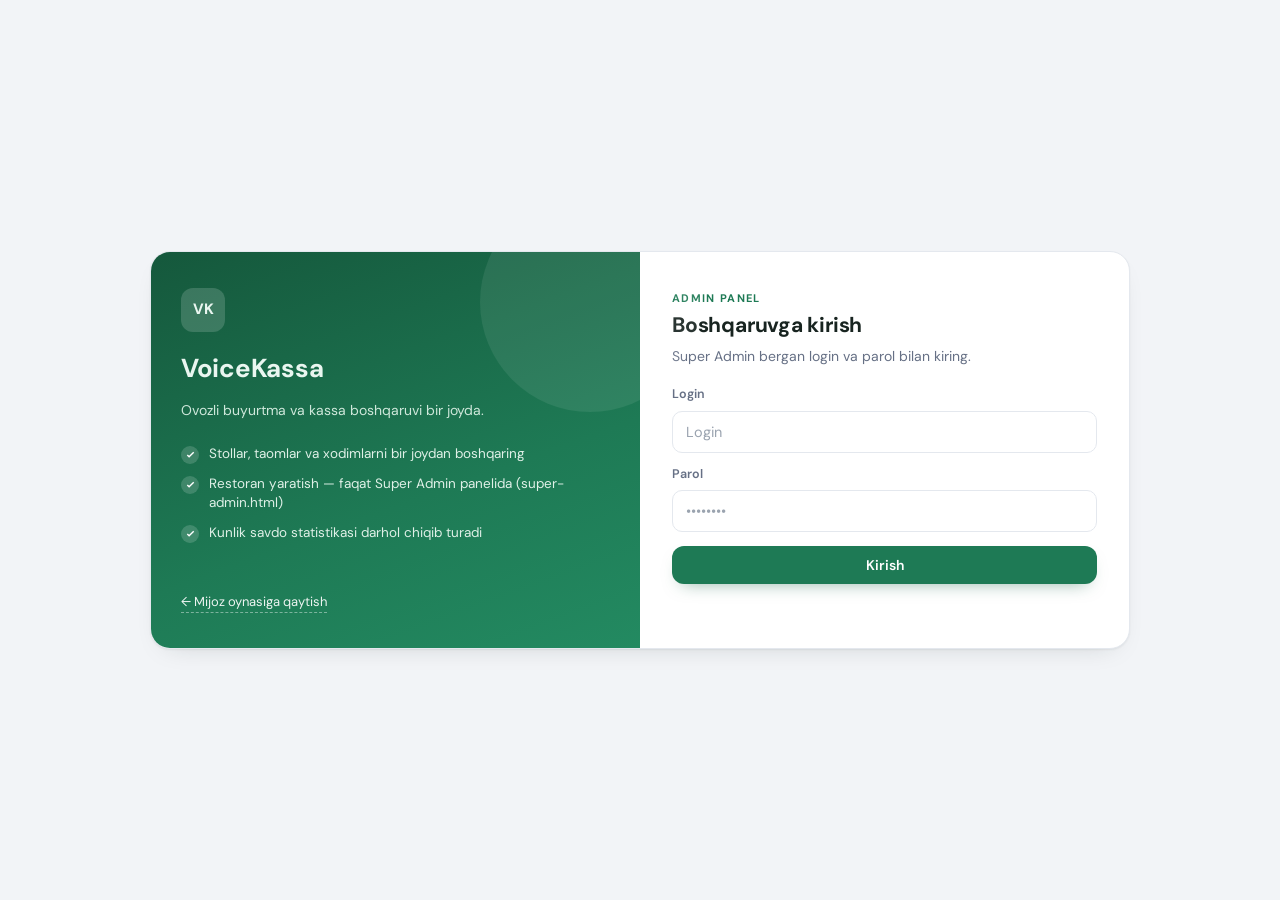
==== frontend/admin.html @ ee171647 "add AI" ====
<!doctype html>
<html lang="uz">
<head>
  <meta charset="UTF-8" />
  <meta name="viewport" content="width=device-width, initial-scale=1.0" />
  <meta name="theme-color" content="#f2f4f7" />
  <title>VoiceKassa | Admin panel</title>
  <link rel="stylesheet" href="admin.css" />
</head>
<body class="app-bg">
<main>
  <!-- ======================= KIRISH EKRANI ======================= -->
  <section id="entry-stage" class="auth-wrap">
    <div class="auth-card">
      <aside class="auth-aside">
        <span class="brand-chip">VK</span>
        <h1>VoiceKassa</h1>
        <p class="tagline">Ovozli buyurtma va kassa boshqaruvi bir joyda.</p>
        <ul class="aside-list">
          <li>Stollar, taomlar va xodimlarni bir joydan boshqaring</li>
          <li>Restoran yaratish — faqat Super Admin panelida (super-admin.html)</li>
          <li>Kunlik savdo statistikasi darhol chiqib turadi</li>
        </ul>
        <div class="aside-foot"><a href="index.html">← Mijoz oynasiga qaytish</a></div>
      </aside>

      <div class="auth-main">
        <span class="step-label">Admin panel</span>
        <h2>Boshqaruvga kirish</h2>
        <p class="lead">Super Admin bergan login va parol bilan kiring.</p>

        <form id="owner-login-form" novalidate>
          <div class="field" style="margin-bottom:12px">
            <label for="login-value">Login</label>
            <input class="ctl" id="login-value" autocomplete="username" placeholder="Login" required />
          </div>
          <div class="field" style="margin-bottom:14px">
            <label for="password-value">Parol</label>
            <input class="ctl" id="password-value" type="password" autocomplete="current-password" placeholder="••••••••" required />
          </div>
          <button class="btn btn-primary btn-block" type="submit">Kirish</button>
          <p class="form-message" id="login-message"></p>
        </form>
      </div>
    </div>
  </section>
<!-- ======================= ISH MAYDONI ======================= -->
  <div id="owner-area" hidden>
    <div class="shell">
      <aside class="sidebar">
        <div class="side-brand">
          <span class="brand-chip">VK</span>
          <span style="min-width:0"><strong id="owner-restaurant-name">Restoran boshqaruvi</strong><small>Boshqaruv paneli</small></span>
        </div>
        <nav aria-label="Biznes bo‘limlari">
          <div class="nav-group" data-owner-group="restaurant">
            <button class="nav-item active" type="button" data-owner-toggle="restaurant"><span class="icon-chip">▦</span><span>Restoran</span><b class="chev">▸</b></button>
            <div class="subnav" id="restaurant-subnav">
              <button class="nav-item sub" type="button" data-owner-view="staff"><span class="icon-chip">👤</span><span>Xodimlar</span></button>
              <button class="nav-item sub" type="button" data-owner-view="tables"><span class="icon-chip">▰</span><span>Stollar</span></button>
              <div class="nav-group nav-group--nested" data-owner-group="meals">
                <button class="nav-item sub" type="button" data-owner-toggle="meals"><span class="icon-chip">🍽</span><span>Ovqatlar</span><b class="chev">▸</b></button>
                <div class="subnav">
                  <button class="nav-item sub" type="button" data-owner-view="meals-food"><span class="icon-chip">🍚</span><span>Taomlar</span></button>
                  <button class="nav-item sub" type="button" data-owner-view="meals-drink"><span class="icon-chip">🥤</span><span>Ichimliklar</span></button>
                  <button class="nav-item sub" type="button" data-owner-view="meals-fruit"><span class="icon-chip">🍎</span><span>Mevalar</span></button>
                  <button class="nav-item sub" type="button" data-owner-view="meals-dessert"><span class="icon-chip">🍰</span><span>Shirinliklar</span></button>
                </div>
              </div>
            </div>
          </div>
          <button class="nav-item" type="button" data-owner-view="supermarket"><span class="icon-chip">▤</span><span>Supermarket</span><b class="chev">›</b></button>
          <button class="nav-item" type="button" data-owner-view="shop"><span class="icon-chip">▣</span><span>Do‘kon</span><b class="chev">›</b></button>
          <button class="nav-item" type="button" data-owner-view="organization"><span class="icon-chip">☷</span><span>Tashkilot</span><b class="chev">›</b></button>
        </nav>
        <span class="side-spacer"></span>
        <button class="btn btn-ghost btn-block" id="logout-button" type="button" style="margin-top:10px">Chiqish</button>
        <div class="side-links"><a href="index.html">Mijoz oynasi ↗</a></div>
      </aside>

      <main class="content">
        <header class="topbar">
          <div>
            <h1 id="owner-view-title">Restoran</h1>
            <p class="topbar-sub" id="owner-view-subtitle">Stollar, menyutaomlar va xodimlar boshqaruvi.</p>
          </div>
          <span class="flash" id="workspace-flash" hidden></span>
        </header>

        <section class="stats-row" data-owner-panel="tables meals meals-food meals-drink meals-fruit meals-dessert table-detail">
          <div class="stat stat--g"><small>Bugungi savdo</small><strong class="stat-value" id="sales-today">—</strong><span class="stat-note" id="orders-today-note">buyurtmalar: —</span></div>
          <div class="stat stat--c"><small>Stollar</small><strong class="stat-value" id="table-count">0</strong><span class="stat-note">jami stollar</span></div>
                    <div class="stat stat--a"><small>Ovqatlar</small><strong class="stat-value" id="food-count">0</strong><span class="stat-note">menyuda</span></div>
          <div class="stat stat--v"><small>Ichimliklar</small><strong class="stat-value" id="drink-count">0</strong><span class="stat-note">menyuda</span></div>
          <div class="stat stat--g"><small>Mevalar</small><strong class="stat-value" id="fruit-count">0</strong><span class="stat-note">menyuda</span></div>
          <div class="stat stat--y"><small>Shirinliklar</small><strong class="stat-value" id="dessert-count">0</strong><span class="stat-note">menyuda</span></div>
        </section>


        <section class="stats-row" data-owner-panel="staff staff-detail" hidden>
          <div class="stat stat--g"><small>Xodimlar</small><strong class="stat-value" id="staff-total">0</strong><span class="stat-note">jami</span></div>
          <div class="stat stat--a"><small>Faol</small><strong class="stat-value" id="staff-active">0</strong><span class="stat-note">ishlayapti</span></div>
          <div class="stat stat--v"><small>Bo‘shatilgan</small><strong class="stat-value" id="staff-fired">0</strong><span class="stat-note">ishlamayapti</span></div>
          <div class="stat stat--c"><small>Oylik fond</small><strong class="stat-value" id="staff-payroll">0</strong><span class="stat-note">oyiga</span></div>
          <div class="stat stat--y"><small>O‘rtacha oylik</small><strong class="stat-value" id="staff-avg-salary">0</strong><span class="stat-note">faol xodimlar bo‘yicha</span></div>
        </section>

        <div class="placeholders">
          <div class="placeholder" data-owner-panel="supermarket" hidden><span class="step-label">Supermarket</span><h2>Supermarket boshqaruvi</h2><p>Mahsulotlar, narxlar va ombor qoldig‘i shu bo‘limda boshqariladi.</p></div>
          <div class="placeholder" data-owner-panel="shop" hidden><span class="step-label">Do‘kon</span><h2>Do‘kon boshqaruvi</h2><p>Tovarlar, narxlar va sotuvlar shu bo‘limda boshqariladi.</p></div>
          <div class="placeholder" data-owner-panel="organization" hidden><span class="step-label">Tashkilot</span><h2>Tashkilot ma’lumotlari</h2><p>Umumiy tashkilot ma’lumotlari shu bo‘limda boshqariladi.</p></div>
        </div>

        <!-- ======================= STOLLAR ======================= -->
        <div class="cards-grid panels" data-owner-panel="tables" hidden>
          <article class="card card--wide">
            <div class="card-head">
              <div><span class="step-label">STOLLAR RO‘YXATI</span><h3>Stollar</h3><p class="sub">Stolni tanlang — alohida sahifada ko‘rsatiladi.</p></div>
              <div style="display:flex;gap:8px;align-items:center">
                <span class="count-badge" id="table-count-badge" title="Jami stollar soni">0</span>
                <button class="btn btn-primary btn-sm" id="table-add-toggle" type="button">＋ Stol qo‘shish</button>
              </div>
            </div>
            <p class="empty" id="tables-empty">Hali stol qo‘shilmagan.</p>
            <div class="table-wrap" style="margin-top:10px">
              <table class="data-table data-table--compact">
                <thead><tr><th style="width:48px">№</th><th>Stol</th><th>Sig‘imi</th><th>Holati</th><th></th></tr></thead>
                <tbody id="table-items"></tbody>
              </table>
            </div>
          </article>
        </div>

        <!-- Yangi stol — alohida sahifa -->
        <div class="cards-grid panels" data-owner-panel="table-add" hidden>
          <article class="card card--wide">
            <div class="detail-topbar">
              <button class="btn btn-ghost btn-sm back-to-tables" type="button">← Orqaga qaytish</button>
              <span class="step-label">YANGI STOL</span>
            </div>
            <form id="table-form" class="panel-form" novalidate style="margin:0">
              <div class="form-grid">
                <div class="field"><label for="table-name">Stol nomi</label><input class="ctl" id="table-name" placeholder="Masalan: Stol 1" required /></div>
                <div class="field"><label for="table-capacity">Sig‘imi (kishilik)</label><input class="ctl" id="table-capacity" type="number" min="1" value="4" required /></div>
                <div class="field"><label for="table-image">Stol rasmi (ixtiyoriy)</label><input class="ctl" id="table-image" type="file" accept="image/*" /></div>
                <div class="field"><label>Ko‘rinishi</label><div class="thumb-preview" id="table-preview"><span>Stol rasmi</span></div></div>
              </div>
              <div style="display:flex;gap:10px;margin-top:12px">
                <button class="btn btn-primary btn-sm" type="submit">＋ Saqlash</button>
                <button class="btn btn-ghost btn-sm back-to-tables" type="button">Bekor qilish</button>
              </div>
              <p class="form-message" id="table-form-message"></p>
            </form>
          </article>
        </div>

        <!-- Stol profili — alohida sahifa -->
        <div class="cards-grid panels" data-owner-panel="table-detail" hidden>
          <article class="card card--wide" id="table-detail-card">
            <div class="detail-topbar">
              <button class="btn btn-ghost btn-sm back-to-tables" type="button">← Orqaga qaytish</button>
              <span class="step-label">STOL PROFILI</span>
            </div>
            <div class="table-detail-hero">
              <img class="table-detail-cover" id="table-detail-img" src="" alt="Stol rasmi" />
              <div class="table-detail-headline">
                <h3 id="table-detail-name">Stol</h3>
                <p class="sub" id="table-detail-capacity">—</p>
              </div>
              <div style="display:flex;gap:8px;flex-wrap:wrap;align-items:center">
                <select class="ctl ctl--sm" id="table-status-select" style="min-width:150px">
                  <option value="0">Bo‘sh</option>
                  <option value="1">Band</option>
                  <option value="2">Tozalanmoqda</option>
                </select>
                <button class="btn btn-primary btn-sm" id="table-status-save" type="button">Saqlash</button>
              </div>
            </div>
            <div class="detail-grid" id="table-detail-grid"></div>
            <div class="detail-page-foot">
              <button class="btn btn-ghost btn-block back-to-tables" type="button">← Orqaga qaytish</button>
            </div>
          </article>
        </div>

<!-- ======================= OVQATLAR: TAOMLAR ======================= -->
        <div class="cards-grid panels" data-owner-panel="meals-food" hidden>
          <article class="card card--wide">
            <div class="card-head">
              <div><span class="step-label">MENYU — TAOMLAR</span><h3>Taomlar</h3><p class="sub">Qo'shilgan taomlar shu yerda chiqadi.</p></div>
              <div style="display:flex;gap:8px;align-items:center">
                <span class="count-badge" id="food-count-badge" title="Jami taomlar soni">0</span>
                <button class="btn btn-primary btn-sm" type="button" data-product-add data-kind="food" data-return-view="meals-food">＋ Qo‘shish</button>
              </div>
            </div>
            <p class="empty" id="products-empty">Hali taom qo'shilmagan.</p>
            <div class="items" id="product-items"></div>
          </article>
        </div>

        <!-- ======================= OVQATLAR: ICHIMLIKLAR ======================= -->
        <div class="cards-grid panels" data-owner-panel="meals-drink" hidden>
          <article class="card card--wide">
            <div class="card-head">
              <div><span class="step-label">MENYU — ICHIMLIKLAR</span><h3>Ichimliklar</h3><p class="sub">Qo'shilgan ichimliklar shu yerda chiqadi.</p></div>
              <div style="display:flex;gap:8px;align-items:center">
                <span class="count-badge" id="drink-count-badge" title="Jami ichimliklar soni">0</span>
                <button class="btn btn-primary btn-sm" type="button" data-product-add data-kind="drink" data-return-view="meals-drink">＋ Qo‘shish</button>
              </div>
            </div>
            <p class="empty" id="drinks-empty">Hali ichimlik qo'shilmagan.</p>
            <div class="items" id="drink-items"></div>
          </article>
        </div>

        <!-- ======================= OVQATLAR: MEVALAR ======================= -->
        <div class="cards-grid panels" data-owner-panel="meals-fruit" hidden>
          <article class="card card--wide">
            <div class="card-head">
              <div><span class="step-label">MENYU — MEVALAR</span><h3>Mevalar</h3><p class="sub">Qo'shilgan mevalar shu yerda chiqadi.</p></div>
              <div style="display:flex;gap:8px;align-items:center">
                <span class="count-badge" id="fruit-count-badge" title="Jami mevalar soni">0</span>
                <button class="btn btn-primary btn-sm" type="button" data-product-add data-kind="fruit" data-return-view="meals-fruit">＋ Qo‘shish</button>
              </div>
            </div>
            <p class="empty" id="fruits-empty">Hali meva qo'shilmagan.</p>
            <div class="items" id="fruit-items"></div>
          </article>
        </div>

        <!-- ======================= OVQATLAR: SHIRINLIKLAR ======================= -->
        <div class="cards-grid panels" data-owner-panel="meals-dessert" hidden>
          <article class="card card--wide">
            <div class="card-head">
              <div><span class="step-label">MENYU — SHIRINLIKLAR</span><h3>Shirinliklar</h3><p class="sub">Qo'shilgan shirinliklar shu yerda chiqadi.</p></div>
              <div style="display:flex;gap:8px;align-items:center">
                <span class="count-badge" id="dessert-count-badge" title="Jami shirinliklar soni">0</span>
                <button class="btn btn-primary btn-sm" type="button" data-product-add data-kind="dessert" data-return-view="meals-dessert">＋ Qo‘shish</button>
              </div>
            </div>
            <p class="empty" id="desserts-empty">Hali shirinlik qo'shilmagan.</p>
            <div class="items" id="dessert-items"></div>
          </article>
        </div>

        <!-- Yangi mahsulot — alohida sahifa -->
        <div class="cards-grid panels" data-owner-panel="meals-add" hidden>
          <article class="card card--wide">
            <div class="detail-topbar">
              <button class="btn btn-ghost btn-sm" id="product-back-btn" type="button">← Orqaga qaytish</button>
              <span class="step-label">YANGI MAHSULOT</span>
            </div>
            <form id="product-form" class="panel-form" novalidate style="margin:0">
              <div class="form-grid">
                <div class="field"><label for="product-name">Nomi</label><input class="ctl" id="product-name" placeholder="Masalan: Lag‘mon" required /></div>
                <div class="field"><label for="product-price">Narxi (so‘m)</label><input class="ctl" id="product-price" type="text" inputmode="numeric" placeholder="32000" required /></div>
                <div class="field"><label for="product-kind">Turi</label>
                  <select class="ctl" id="product-kind"><option value="food">Ovqat</option><option value="drink">Ichimlik</option><option value="fruit">Meva</option><option value="dessert">Shirinlik</option></select>
                </div>
                <div class="field"><label for="product-image">Rasmi (ixtiyoriy)</label><input class="ctl" id="product-image" type="file" accept="image/*" /></div>
              </div>
              <div class="field" style="max-width:280px"><label>Ko‘rinishi</label><div class="thumb-preview" id="product-preview"><span>Taom rasmi</span></div></div>
              <div style="display:flex;gap:10px;margin-top:12px">
                <button class="btn btn-primary btn-sm" type="submit">＋ Saqlash</button>
                <button class="btn btn-ghost btn-sm" id="product-form-cancel" type="button">Bekor qilish</button>
              </div>
              <p class="form-message" id="product-form-message"></p>
            </form>
          </article>
        </div>

        <!-- ======================= XODIMLAR ======================= -->
        <div class="cards-grid" data-owner-panel="staff" hidden>
          <article class="card card--wide">
            <div class="tools">
              <div class="tools-title">
                <span class="step-label">XODIMLAR RO‘YXATI</span>
                <span class="count-badge" id="staff-count-badge" title="Ko‘rsatilayotgan xodimlar soni">0</span>
              </div>
              <div class="search-box" style="max-width:300px;margin-left:auto">
                <input class="ctl" id="staff-search" placeholder="Ism, telefon, lavozim bo‘yicha..." />
              </div>
              <button class="btn btn-ghost btn-sm" id="staff-export-btn" type="button" title="Ro‘yxatni CSV fayl sifatida yuklab olish">⤓ Eksport</button>
              <button class="btn btn-primary btn-sm" id="staff-add-btn" type="button">＋ Xodim qo‘shish</button>
            </div>

            <div class="toolbar-row">
              <div class="filter-chips" id="staff-status-chips" role="group" aria-label="Holat bo‘yicha filtrlash">
                <button class="chip active" type="button" data-staff-status="all">Barchasi</button>
                <button class="chip" type="button" data-staff-status="active">Faol</button>
                <button class="chip" type="button" data-staff-status="fired">Bo‘shatilgan</button>
              </div>
              <select class="ctl ctl--sm" id="staff-role-filter" aria-label="Lavozim bo‘yicha filtrlash">
                <option value="all">Barcha lavozimlar</option>
                <option value="1">Menejer</option>
                <option value="2">Kassir</option>
                <option value="3">Ofitsiant</option>
                <option value="4">Oshpaz</option>
              </select>
              <select class="ctl ctl--sm" id="staff-sort" aria-label="Saralash">
                <option value="name-asc">Ism (A–Z)</option>
                <option value="name-desc">Ism (Z–A)</option>
                <option value="salary-desc">Oylik: yuqoridan</option>
                <option value="salary-asc">Oylik: pastdan</option>
                <option value="hire-desc">Yangi kelganlar birinchi</option>
                <option value="hire-asc">Tajribalilar birinchi</option>
              </select>
            </div>

            <div class="table-wrap" style="margin-top:6px">
              <table class="data-table">
                <thead><tr><th>Xodim</th><th>Telefon</th><th>Lavozim</th><th>Yosh</th><th>Oylik</th><th>Staj</th><th>Holati</th><th></th></tr></thead>
                <tbody id="staff-list">
                  <tr><td colspan="8" style="text-align:center;color:var(--muted)">Yuklanmoqda...</td></tr>
                </tbody>
              </table>
            </div>
          </article>
        </div>

        <!-- Yangi xodim — alohida sahifa -->
        <div class="cards-grid" data-owner-panel="staff-add" hidden>
          <article class="card card--wide">
            <div class="detail-topbar">
              <button class="btn btn-ghost btn-sm back-to-staff" type="button">← Orqaga qaytish</button>
              <span class="step-label">YANGI XODIM</span>
            </div>
            <form id="staff-create-form" class="panel-form" novalidate style="margin:0">
              <div class="form-grid">
                <div class="field"><label for="staff-first">Ism</label><input class="ctl" id="staff-first" placeholder="Ali" required /></div>
                <div class="field"><label for="staff-last">Familiya</label><input class="ctl" id="staff-last" placeholder="Aliyev" required /></div>
                <div class="field"><label for="staff-phone2">Telefon</label><input class="ctl" id="staff-phone2" type="tel" placeholder="+998 90 123 45 67" required /></div>
                <div class="field"><label for="staff-age">Yosh</label><input class="ctl" id="staff-age" type="number" min="14" max="100" required /></div>
                <div class="field"><label for="staff-salary">Oylik (so‘m)</label><input class="ctl" id="staff-salary" type="text" inputmode="numeric" value="0" /></div>
                <div class="field"><label for="staff-hired">Ishga kirgan sana</label><input class="ctl" id="staff-hired" type="date" required /></div>
                <div class="field"><label for="staff-role">Lavozim</label>
                  <select class="ctl" id="staff-role"><option value="1">Menejer</option><option value="2">Kassir</option><option value="3">Ofitsiant</option><option value="4">Oshpaz</option></select>
                </div>
              </div>
              <div style="display:flex;gap:10px;margin-top:12px">
                <button class="btn btn-primary btn-sm" type="submit">Saqlash</button>
                <button class="btn btn-ghost btn-sm back-to-staff" type="button">Bekor qilish</button>
              </div>
              <p class="form-message" id="staff-create-message"></p>
            </form>
          </article>
        </div>

        <!-- Xodim profili — alohida sahifa -->
        <div class="cards-grid panels" data-owner-panel="staff-detail" hidden>
          <article class="card card--wide" id="staff-detail-card">
            <div class="detail-topbar">
              <button class="btn btn-ghost btn-sm back-to-staff" type="button">← Orqaga qaytish</button>
              <span class="step-label">XODIM PROFILI</span>
            </div>
            <div class="card-head">
              <div class="staff-profile-head">
                <span class="avatar avatar--lg" id="staff-detail-avatar">?</span>
                <div><span class="step-label">XODIM PROFILI</span><h3 id="staff-detail-name">Xodim</h3><p class="sub" id="staff-detail-role"></p></div>
              </div>
              <div style="display:flex;gap:8px;flex-wrap:wrap">
                <button class="btn btn-ghost btn-sm" id="staff-salary-btn" type="button">💵 Maosh o‘zgartirish</button>
                <button class="btn btn-ghost btn-sm" id="staff-fire-btn" type="button">Ishdan bo‘shatish</button>
              </div>
            </div>
            <div class="detail-grid" id="staff-detail-grid"></div>

            <form id="staff-salary-form" hidden novalidate style="margin-top:6px">
              <div class="form-grid">
                <div class="field"><label for="new-salary">Yangi oylik (so‘m)</label><input class="ctl" id="new-salary" type="text" inputmode="numeric" required /></div>
                <div class="field"><label for="sal-reason">Sabab/izoh</label><input class="ctl" id="sal-reason" placeholder="Masalan: Yillik ko‘tarilish" /></div>
              </div>
              <div style="display:flex;gap:10px;margin-top:12px">
                <button class="btn btn-primary btn-sm" type="submit">Saqlash</button>
                <button class="btn btn-ghost btn-sm" type="button" id="salary-cancel">Bekor qilish</button>
              </div>
              <p class="form-message" id="salary-message"></p>
            </form>

            <div class="card-head" style="margin-top:16px"><div><span class="step-label">MAOSH TARIXI</span><h3 style="margin:0">Oylik o‘zgarishlari</h3></div></div>
            <div class="table-wrap" style="margin-top:8px">
              <table class="data-table">
                <thead><tr><th>Sana</th><th>Eski maosh</th><th>Yangi maosh</th><th>Sabab/izoh</th></tr></thead>
                <tbody id="salary-history">
                  <tr><td colspan="4" style="text-align:center;color:var(--muted)">Hali maosh o‘zgarishi yo‘q.</td></tr>
                </tbody>
              </table>
            </div>
            <div class="detail-page-foot">
              <button class="btn btn-ghost btn-block back-to-staff" type="button">← Orqaga qaytish</button>
            </div>
          </article>
        </div>
      </main>
    </div>
  </div>
</main>
<script src="admin.js"></script>
</body>
</html>
---- frontend/admin.css ----
/* ============================================================
   VoiceKassa — Admin / Super Admin panellari uchun alohida stil.
   Zamonaviy dashboard: chap sidebar, yorug' fon, statistika
   kartochkalari (Toast/Tabby uslubi).
   Diqqat: mijoz sahifalari (index/menu) eski styles.css bilan
   ishlashda davom etadi — bu fayl faqat admin panellarga tegishli.
   ============================================================ */
@import url('https://fonts.googleapis.com/css2?family=DM+Sans:wght@400;500;600;700&display=swap');

:root{
  --bg:#f2f4f7; --panel:#fff; --line:#e4e8ee; --ink:#182420; --muted:#667085;
  --green:#1e7a55; --green-dark:#135f41; --green-soft:#e8f4ee;
  --coral:#d96f53; --coral-soft:#fceee9;
  --amber:#b3771f; --amber-soft:#fbf1de;
  --red:#bb3a30; --red-soft:#fdecea;
  --radius:14px; --radius-sm:10px;
  --shadow:0 1px 2px rgba(23,36,31,.06), 0 10px 28px -18px rgba(23,36,31,.25);
}
*,*::before,*::after{box-sizing:border-box}
html,body{margin:0;padding:0}
[hidden]{display:none!important}
body.app-bg{background:var(--bg);color:var(--ink);font-family:'DM Sans',system-ui,-apple-system,'Segoe UI',sans-serif;font-size:15px;line-height:1.55;-webkit-font-smoothing:antialiased;min-height:100vh}
img{max-width:100%;display:block}
a{color:var(--green)}
button{font-family:inherit}
::-webkit-scrollbar{width:10px;height:10px}
::-webkit-scrollbar-thumb{background:#cdd4dd;border-radius:8px}

.step-label{display:inline-block;font-size:11px;font-weight:700;letter-spacing:.12em;text-transform:uppercase;color:var(--green)}
.muted{color:var(--muted)}

/* ---------- Tugmalar ---------- */
.btn{display:inline-flex;align-items:center;justify-content:center;gap:8px;border:1px solid transparent;border-radius:12px;padding:11px 18px;font-size:14px;font-weight:600;cursor:pointer;transition:.18s ease;line-height:1}
.btn-primary{background:var(--green);color:#fff;box-shadow:0 8px 18px -10px rgba(19,95,65,.55)}
.btn-primary:hover{background:var(--green-dark);transform:translateY(-1px)}
.btn-ghost{background:#fff;border-color:var(--line);color:var(--ink)}
.btn-ghost:hover{border-color:var(--green);color:var(--green)}
.btn-sm{padding:7px 12px;font-size:13px;border-radius:10px}
.btn-block{width:100%}

/* ---------- Formalar ---------- */
.field{display:flex;flex-direction:column;gap:6px;margin-bottom:2px}
.field>label{font-size:12.5px;font-weight:600;color:var(--muted)}
.ctl{width:100%;border:1px solid var(--line);background:#fff;border-radius:var(--radius-sm);padding:11px 13px;font-size:14.5px;font-family:inherit;color:var(--ink);outline:none;transition:border-color .15s,box-shadow .15s}
.ctl::placeholder{color:#9aa3af}
.ctl:focus{border-color:var(--green);box-shadow:0 0 0 3px rgba(30,122,85,.14)}

.mode-tabs{display:flex;gap:4px;background:#eaedf2;padding:4px;border-radius:12px;margin-bottom:18px}
.mode-tab{flex:1;border:0;background:transparent;color:var(--muted);padding:9px 10px;border-radius:9px;font-size:13.5px;font-weight:600;cursor:pointer;transition:.15s}
.mode-tab.active{background:#fff;color:var(--ink);box-shadow:0 1px 2px rgba(23,36,31,.12)}

.form-message{min-height:20px;margin:10px 0 0;font-size:13.5px;color:var(--muted)}
.form-message.ok{color:var(--green)}
.form-message.err{color:var(--red)}

.pill{display:inline-flex;align-items:center;gap:6px;padding:3px 10px;border-radius:999px;font-size:12px;font-weight:600;white-space:nowrap}
.pill::before{content:'';width:6px;height:6px;border-radius:50%;background:currentColor}
.pill--ok{background:var(--green-soft);color:var(--green-dark)}
.pill--warn{background:var(--amber-soft);color:var(--amber)}
.pill--off{background:#eef0f3;color:var(--muted)}
.pill--bad{background:var(--red-soft);color:var(--red)}
/* ---------- Kirish (auth) ekrani ---------- */
.auth-wrap{min-height:100vh;display:flex;align-items:center;justify-content:center;padding:32px 18px}
.auth-card{width:min(980px,100%);display:grid;grid-template-columns:1fr 1fr;background:var(--panel);border-radius:20px;overflow:hidden;border:1px solid var(--line);box-shadow:var(--shadow)}
.auth-aside{position:relative;background:linear-gradient(160deg,#15583c,#1e7a55 60%,#238a61);color:#eaf6f0;padding:36px 30px;display:flex;flex-direction:column;gap:12px}
.auth-aside::after{content:'';position:absolute;top:-60px;right:-60px;width:220px;height:220px;border-radius:50%;background:rgba(255,255,255,.08)}
.brand-chip{width:44px;height:44px;border-radius:12px;background:rgba(255,255,255,.16);display:grid;place-items:center;font-weight:800}
.auth-aside h1{margin:4px 0 0;font-size:26px;letter-spacing:-.01em}
.auth-aside .tagline{margin:0;color:#cfe8db;font-size:14px}
.aside-list{list-style:none;margin:10px 0 0;padding:0;display:flex;flex-direction:column;gap:10px;font-size:13.5px;color:#dff0e7}
.aside-list li{display:flex;gap:10px;align-items:flex-start;line-height:1.45}
.aside-list li::before{content:'';flex:0 0 auto;width:18px;height:18px;border-radius:50%;background:rgba(255,255,255,.16);margin-top:2px;background-image:url("data:image/svg+xml,%3Csvg xmlns='http://www.w3.org/2000/svg' viewBox='0 0 24 24' fill='none' stroke='white' stroke-width='3'%3E%3Cpath d='M5 13l4 4L19 7'/%3E%3C/svg%3E");background-size:11px;background-repeat:no-repeat;background-position:center}
.aside-foot{margin-top:auto;padding-top:22px;font-size:13px}
.aside-foot a{color:#fff;text-decoration:none;opacity:.92;border-bottom:1px dashed rgba(255,255,255,.45);padding-bottom:2px}

.auth-main{padding:34px 32px}
.auth-main h2{margin:0 0 4px;font-size:21px;letter-spacing:-.01em}
.auth-main .lead{margin:0 0 18px;color:var(--muted);font-size:14px}
.divider{display:flex;align-items:center;gap:10px;color:var(--muted);font-size:12px;margin:14px 0}
.divider::before,.divider::after{content:'';height:1px;background:var(--line);flex:1}
.text-btn{background:none;border:0;color:var(--green);font-size:13.5px;font-weight:600;cursor:pointer;padding:0}
.text-btn:hover{text-decoration:underline}

/* ---------- Ish maydoni: sidebar + kontent ---------- */
.shell{display:grid;grid-template-columns:264px 1fr;min-height:100vh}
.sidebar{position:sticky;top:0;height:100vh;z-index:70;display:flex;flex-direction:column;gap:6px;background:var(--panel);border-right:1px solid var(--line);padding:22px 16px}
.side-brand{display:flex;gap:12px;align-items:center;padding:2px 8px 16px;border-bottom:1px solid var(--line);margin-bottom:10px;min-width:0}
.side-brand .brand-chip{background:var(--green-soft);color:var(--green-dark)}
.side-brand strong{display:block;font-size:14.5px;letter-spacing:-.01em;white-space:nowrap;overflow:hidden;text-overflow:ellipsis}
.side-brand small{color:var(--muted);font-size:12px}
.nav-item{display:flex;align-items:center;gap:11px;width:100%;border:0;background:transparent;text-align:left;padding:10px;border-radius:11px;font-size:14px;font-weight:500;color:#3f4a45;cursor:pointer;transition:.15s}
.nav-item:hover{background:#f2f5f3;color:var(--ink)}
.nav-item.active{background:var(--green-soft);color:var(--green-dark);font-weight:600}
.icon-chip{flex:0 0 auto;width:30px;height:30px;border-radius:9px;background:#f0f3f1;display:grid;place-items:center;font-size:15px;color:#5d6b64}
.nav-item.active .icon-chip{background:#fff}
.nav-item .chev{margin-left:auto;color:#aab3ac;font-weight:400}
/* ---------- Yon tomonga ochiladigan flyout submenyu ---------- */
.nav-group{display:flex;flex-direction:column;position:relative}
.nav-group .chev{transition:transform .18s}
.nav-group.open .chev{transform:rotate(90deg)}
.nav-group:not(.open) .subnav{display:none}
.subnav{
  position:absolute;left:calc(100% + 14px);top:-10px;z-index:60;
  display:flex;flex-direction:column;gap:4px;min-width:200px;padding:8px;
  background:var(--panel);border:1px solid var(--line);border-radius:14px;
  box-shadow:0 14px 34px -14px rgba(23,36,31,.38);
}
.subnav::before{
  content:'';position:absolute;left:-7px;top:20px;width:12px;height:12px;
  background:var(--panel);border-left:1px solid var(--line);border-bottom:1px solid var(--line);
  transform:rotate(45deg);
}
.subnav .nav-item{border-radius:10px;padding:9px 12px;font-size:13.5px}
.subnav .nav-item .icon-chip{width:26px;height:26px;font-size:13px}
.side-spacer{flex:1}
.side-links{display:flex;flex-direction:column;gap:8px;font-size:12.5px;padding:14px 8px 0;border-top:1px solid var(--line)}
.side-links a{text-decoration:none;color:var(--muted)}
.side-links a:hover{color:var(--green)}

.content{padding:26px 30px 40px;display:flex;flex-direction:column;gap:20px}
.topbar{display:flex;align-items:flex-end;justify-content:space-between;gap:14px;flex-wrap:wrap}
.topbar h1{margin:0;font-size:23px;letter-spacing:-.02em}
.topbar-sub{margin:2px 0 0;color:var(--muted);font-size:13.5px}
.flash{background:var(--green-soft);border:1px solid #cfe6da;color:var(--green-dark);font-size:13px;font-weight:500;padding:8px 14px;border-radius:999px}
.flash.err{background:var(--red-soft);border-color:#f3c9c4;color:var(--red)}

.stats-row{display:grid;grid-template-columns:repeat(auto-fit,minmax(170px,1fr));gap:14px}
.stat{position:relative;background:var(--panel);border:1px solid var(--line);border-radius:var(--radius);box-shadow:var(--shadow);padding:16px 16px 14px;overflow:hidden}
.stat::before{content:'';position:absolute;left:0;top:0;bottom:0;width:4px;background:var(--green)}
.stat--c::before{background:var(--coral)}
.stat--a::before{background:var(--amber)}
.stat--v::before{background:#7048c8}
.stat small{display:block;color:var(--muted);font-size:12px;font-weight:600}
.stat-value{display:block;font-size:22px;font-weight:700;letter-spacing:-.02em;margin-top:6px}
.stat-note{display:block;color:#98a1ab;font-size:11.5px;margin-top:2px}
/* ---------- Kartochka va panellar ---------- */
.cards-grid{display:grid;grid-template-columns:repeat(2,minmax(0,1fr));gap:18px}
.card{background:var(--panel);border:1px solid var(--line);border-radius:var(--radius);box-shadow:var(--shadow);padding:20px}
.card-head{display:flex;align-items:flex-start;justify-content:space-between;gap:10px;margin-bottom:14px}
.card-head h3{margin:2px 0;font-size:16.5px;letter-spacing:-.01em}
.card-head .sub{margin:0;color:var(--muted);font-size:12.5px}
.form-grid{display:grid;grid-template-columns:1fr 1fr;gap:12px}

.thumb-preview{width:100%;height:96px;border:1px dashed #cfd6de;border-radius:12px;display:grid;place-items:center;color:#9aa3af;font-size:12.5px;overflow:hidden;margin-top:2px;background:#fbfcfd}
.thumb-preview img{width:100%;height:100%;object-fit:cover}

.items{display:flex;flex-direction:column;gap:10px;margin-top:14px}
.item{display:flex;align-items:center;gap:12px;border:1px solid var(--line);border-radius:12px;padding:10px 12px;background:#fcfdfc}
.item-thumb{width:46px;height:46px;border-radius:10px;object-fit:cover;flex:0 0 auto;background:#eef1ee}
.item-body{display:flex;flex-direction:column;min-width:0}
.item-body strong{font-size:14px;white-space:nowrap;overflow:hidden;text-overflow:ellipsis}
.item-body small{color:var(--muted);font-size:12px}
.item-end{margin-left:auto;display:flex;align-items:center;gap:8px;white-space:nowrap;color:var(--ink)}
.empty{margin:14px 0 0;padding:16px 14px;border:1px dashed #d5dbe3;border-radius:12px;color:var(--muted);font-size:13px;text-align:center;background:#fcfdfd}

.tools{display:flex;align-items:center;gap:12px;flex-wrap:wrap;margin-bottom:14px}
.search-box{position:relative;flex:1;min-width:220px}
.search-box .ctl{padding-left:36px}
.search-box::before{content:'🔍';position:absolute;left:11px;top:50%;transform:translateY(-52%);font-size:13px;opacity:.75}

.table-wrap{overflow-x:auto;border:1px solid var(--line);border-radius:12px}
.data-table{width:100%;border-collapse:collapse;font-size:13.5px;min-width:820px}
.data-table th{background:#f6f8f9;text-align:left;font-size:11.5px;letter-spacing:.06em;text-transform:uppercase;color:#66707a;font-weight:700;padding:11px 14px;border-bottom:1px solid var(--line);white-space:nowrap}
.data-table td{padding:12px 14px;border-bottom:1px solid var(--line);vertical-align:middle}
.data-table tbody tr:last-child td{border-bottom:0}
.data-table tbody tr.rowlink{cursor:pointer;transition:background .12s}
.data-table tbody tr.rowlink:hover{background:#f7faf8}
.data-table tbody tr.row-selected{background:var(--green-soft)}
.data-table strong{font-size:14px}
.data-table td small{display:block;color:var(--muted);font-size:11.5px;margin-top:1px}
.cell-loading{color:#a5adb6;font-size:12.5px}

.detail-grid{display:grid;grid-template-columns:repeat(auto-fill,minmax(190px,1fr));gap:12px;margin-top:4px}
.detail-item{border:1px solid var(--line);border-radius:12px;padding:12px 14px;background:#fcfdfc}
.detail-item small{display:block;color:var(--muted);font-size:11px;letter-spacing:.04em;text-transform:uppercase;font-weight:700}
.detail-item strong{display:block;margin-top:5px;font-size:14.5px;word-break:break-word}

/* ---------- Stollar ro'yxati (tablitsa) ---------- */
.card--wide .data-table--compact,
.data-table--compact{min-width:520px}
.table-num{color:var(--muted);font-weight:600}

/* ---------- Alohida sahifa: stol/xodim profili ---------- */
.detail-topbar{display:flex;align-items:center;justify-content:space-between;gap:10px;margin-bottom:14px}
.detail-topbar .step-label{color:var(--muted)}
.table-detail-hero{display:flex;gap:18px;align-items:center;flex-wrap:wrap;margin-bottom:16px}
.table-detail-cover{width:190px;height:126px;border-radius:14px;object-fit:cover;border:1px solid var(--line);background:#eef1ee;flex:0 0 auto}
.table-detail-headline{flex:1;min-width:170px}
.table-detail-headline h3{margin:0 0 3px;font-size:19px;letter-spacing:-.01em}
.table-detail-headline .sub{margin:0}
.detail-page-foot{margin-top:18px;padding-top:14px;border-top:1px solid var(--line)}

/* ---------- Ovozli AI yordamchi (Super Admin) ---------- */
.ai-chat{display:flex;flex-direction:column;gap:11px;background:#f7f9f8;border:1px solid var(--line);border-radius:14px;padding:14px;max-height:360px;overflow-y:auto;min-height:130px}
.ai-msg{max-width:84%;display:flex;flex-direction:column;gap:3px;animation:aiFade .2s ease}
.ai-msg--user{align-self:flex-end}
.ai-msg--bot{align-self:flex-start}
.ai-msg>span{font-size:11px;font-weight:700;color:var(--muted)}
.ai-msg>div{background:#fff;border:1px solid var(--line);border-radius:12px;padding:9px 13px;font-size:14px;line-height:1.5;white-space:pre-wrap;word-break:break-word}
.ai-msg--user>div{background:var(--green);border-color:var(--green);color:#fff;border-bottom-right-radius:4px}
.ai-msg--bot>div{background:#fff;border-bottom-left-radius:4px}
.ai-composer{display:flex;gap:8px;margin-top:12px}
.ai-composer .ctl{flex:1;min-width:0}
.ai-composer .btn{flex:0 0 auto}
.ai-voice-toggle{display:inline-flex;align-items:center;gap:7px;font-size:13px;font-weight:600;color:var(--muted);cursor:pointer;background:#f2f5f3;border:1px solid var(--line);border-radius:999px;padding:7px 13px;user-select:none}
.ai-voice-toggle input{accent-color:var(--green);cursor:pointer}
@keyframes aiFade{from{opacity:0;transform:translateY(4px)}to{opacity:1;transform:none}}

.placeholder{background:var(--panel);border:1px solid var(--line);border-left:4px solid var(--green);border-radius:var(--radius);box-shadow:var(--shadow);padding:26px}
.placeholder h2{margin:4px 0 6px;font-size:19px}
.placeholder p{margin:0;color:var(--muted);font-size:14px;max-width:560px}

/* ---------- Xodimlar ro'yxati (kengaytirilgan) ---------- */
.card--wide{grid-column:1/-1}
.card--wide .data-table{min-width:960px}
.tools-title{display:flex;align-items:center;gap:10px}
.count-badge{display:inline-flex;align-items:center;justify-content:center;min-width:28px;height:22px;padding:0 10px;border-radius:999px;background:var(--green-soft);color:var(--green-dark);font-size:12px;font-weight:700}
.toolbar-row{display:flex;align-items:center;gap:10px;flex-wrap:wrap;margin:0 0 14px}
.filter-chips{display:inline-flex;gap:4px;background:#eaedf2;padding:4px;border-radius:12px}
.chip{border:0;background:transparent;color:var(--muted);padding:7px 14px;border-radius:9px;font-size:13px;font-weight:600;cursor:pointer;transition:.15s;white-space:nowrap}
.chip:hover{color:var(--ink)}
.chip.active{background:#fff;color:var(--ink);box-shadow:0 1px 2px rgba(23,36,31,.12)}
.ctl--sm{padding:8px 12px;font-size:13.5px;width:auto;min-width:170px}
.panel-form{border:1px dashed #cfd6de;border-radius:12px;background:#fbfcfd;padding:16px;margin:0 0 16px}

.avatar{width:38px;height:38px;border-radius:12px;display:grid;place-items:center;font-size:13px;font-weight:700;color:#fff;flex:0 0 auto;letter-spacing:.02em;user-select:none}
.avatar--owner{background:linear-gradient(135deg,#15583c,#1e7a55)}
.avatar--lg{width:52px;height:52px;border-radius:16px;font-size:17px}
.staff-profile-head{display:flex;gap:14px;align-items:center;min-width:0}
.staff-profile-head h3{white-space:nowrap;overflow:hidden;text-overflow:ellipsis;max-width:320px}
.staff-profile-head .sub{min-height:22px;display:flex;align-items:center}
.avatar--manager{background:linear-gradient(135deg,#5b3bb0,#7048c8)}
.avatar--cashier{background:linear-gradient(135deg,#c05740,#d96f53)}
.avatar--waiter{background:linear-gradient(135deg,#9a6714,#b3771f)}
.avatar--cook{background:linear-gradient(135deg,#255f8f,#3a7cb5)}

.role-badge{display:inline-flex;align-items:center;gap:6px;padding:3px 10px;border-radius:999px;font-size:12px;font-weight:600;white-space:nowrap;background:#eef0f3;color:var(--muted)}
.role-badge::before{content:'';width:6px;height:6px;border-radius:50%;background:currentColor}
.role-badge--owner{background:var(--green-soft);color:var(--green-dark)}
.role-badge--manager{background:#efe9fb;color:#5b3bb0}
.role-badge--cashier{background:var(--coral-soft);color:#b3563e}
.role-badge--waiter{background:var(--amber-soft);color:var(--amber)}
.role-badge--cook{background:#e7f0f9;color:#2c6395}

.staff-cell{display:flex;align-items:center;gap:11px;min-width:0}
.staff-cell .staff-name{display:flex;flex-direction:column;min-width:0}
.staff-cell .staff-name strong{font-size:14px;white-space:nowrap;overflow:hidden;text-overflow:ellipsis;max-width:240px}
.staj-cell{display:flex;flex-direction:column;gap:1px}
.salary-cell strong{white-space:nowrap}

.staff-empty{display:flex;flex-direction:column;align-items:center;gap:6px;padding:34px 16px;text-align:center}
.staff-empty__icon{width:52px;height:52px;border-radius:16px;background:var(--green-soft);display:grid;place-items:center;font-size:22px}
.staff-empty strong{font-size:15px}
.staff-empty p{margin:0;color:var(--muted);font-size:13px;max-width:360px}

.stat--y::before{background:#c9950f}

@media(max-width:1080px){.cards-grid{grid-template-columns:1fr}}
@media(max-width:900px){
  .auth-card{grid-template-columns:1fr}
  .auth-aside{padding:26px}.auth-aside::after{display:none}
  .aside-foot{padding-top:16px}
  .shell{grid-template-columns:1fr}
  .sidebar{position:relative;height:auto;flex-direction:row;flex-wrap:wrap;align-items:center;border-right:0;border-bottom:1px solid var(--line);gap:4px;padding:14px 16px}
  .side-brand{border-bottom:0;margin-bottom:0;padding-bottom:2px}
  .nav-item{width:auto}
  .nav-item .chev{display:none}
  .nav-group{position:static;flex:1 1 100%;order:20}
  .nav-group.open .chev{transform:rotate(180deg)}
  .subnav{position:static;min-width:0;padding:4px 0 0;border:0;box-shadow:none;flex-direction:row;flex-wrap:wrap;gap:2px}
  .subnav::before{display:none}
  .side-spacer{display:none}
  .side-links{border-top:0;padding:0;margin-left:auto;flex-direction:row;align-items:center;gap:14px}
  .content{padding:20px 16px 34px}
}
@media(max-width:640px){.form-grid{grid-template-columns:1fr}.topbar h1{font-size:20px}.auth-main{padding:26px 20px}.filter-chips{width:100%;justify-content:stretch}.filter-chips .chip{flex:1;padding:7px 8px}.ctl--sm{flex:1 1 100%;min-width:0}}
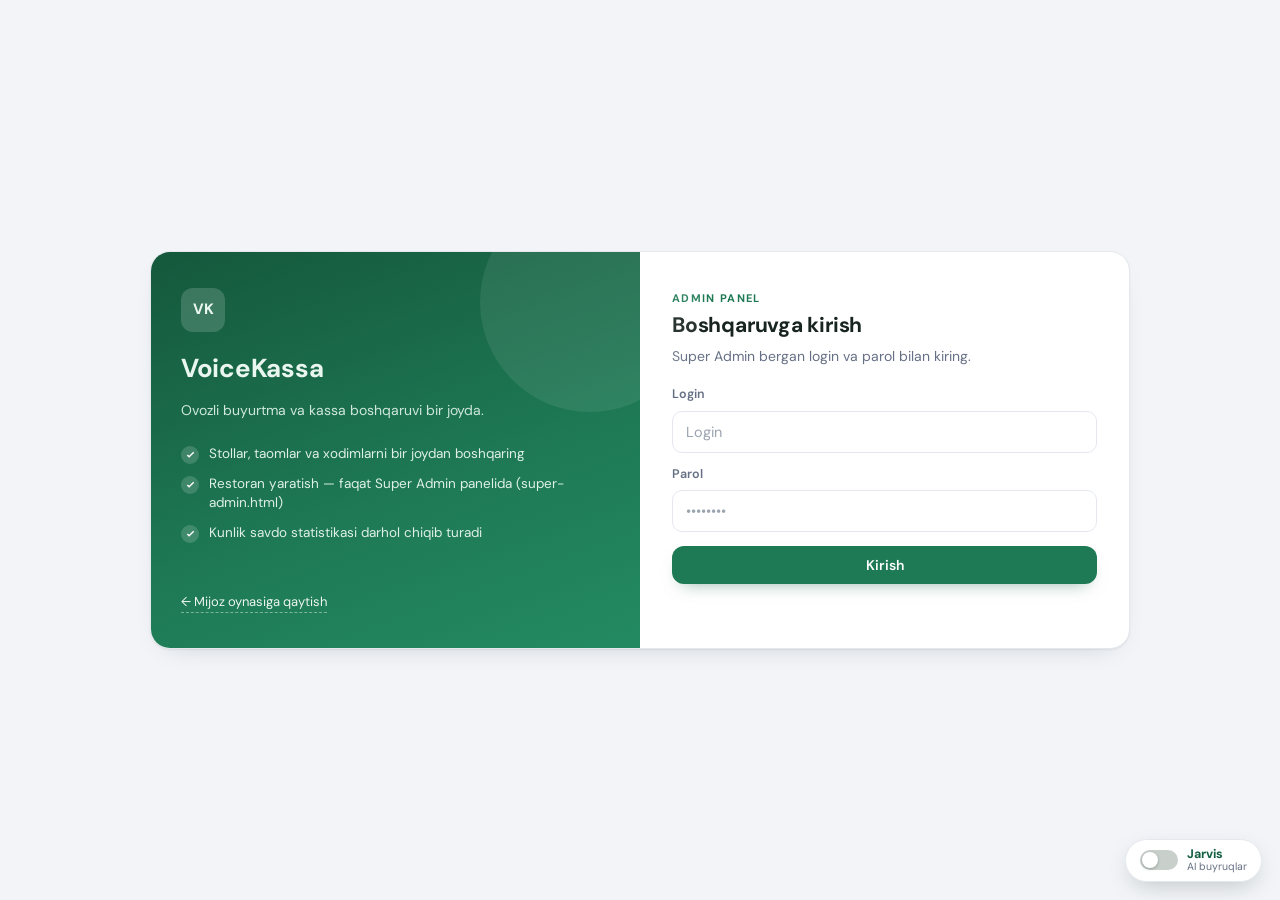
==== commit 0071cffc: "xfff" ====
--- a/frontend/admin.html
+++ b/frontend/admin.html
@@ -5,6 +5,10 @@
   <meta name="viewport" content="width=device-width, initial-scale=1.0" />
   <meta name="theme-color" content="#f2f4f7" />
   <title>VoiceKassa | Admin panel</title>
+  <script>
+    // Temani sahifa chizilishidan oldin qo'llash (miltillashishning oldini olish uchun)
+    try { document.documentElement.dataset.theme = localStorage.getItem("vk_theme") === "dark" ? "dark" : "light"; } catch (e) {}
+  </script>
   <link rel="stylesheet" href="admin.css" />
 </head>
 <body class="app-bg">
@@ -72,6 +76,7 @@
           <button class="nav-item" type="button" data-owner-view="supermarket"><span class="icon-chip">▤</span><span>Supermarket</span><b class="chev">›</b></button>
           <button class="nav-item" type="button" data-owner-view="shop"><span class="icon-chip">▣</span><span>Do‘kon</span><b class="chev">›</b></button>
           <button class="nav-item" type="button" data-owner-view="organization"><span class="icon-chip">☷</span><span>Tashkilot</span><b class="chev">›</b></button>
+          <button class="nav-item" type="button" data-owner-view="ai"><span class="icon-chip">✨</span><span>AI yordamchi</span><b class="chev">›</b></button>
         </nav>
         <span class="side-spacer"></span>
         <button class="btn btn-ghost btn-block" id="logout-button" type="button" style="margin-top:10px">Chiqish</button>
@@ -85,6 +90,7 @@
             <p class="topbar-sub" id="owner-view-subtitle">Stollar, menyutaomlar va xodimlar boshqaruvi.</p>
           </div>
           <span class="flash" id="workspace-flash" hidden></span>
+          <button class="btn btn-ghost btn-sm" id="theme-toggle" type="button" title="Kun/Tun rejimlarini almashtirish">☀️</button>
         </header>
 
         <section class="stats-row" data-owner-panel="tables meals meals-food meals-drink meals-fruit meals-dessert table-detail">
@@ -391,10 +397,42 @@
             </div>
           </article>
         </div>
+
+        <!-- ======================= AI YORDAMCHI (ovozli) ======================= -->
+        <section class="cards-grid" data-owner-panel="ai" hidden>
+          <article class="card card--wide">
+            <div class="card-head">
+              <div>
+                <span class="step-label">OVOZLI AI YORDAMCHI</span>
+                <h3>Jarvis bilan suhbat</h3>
+                <p class="sub">Pastki o‘ng burchakdagi <strong>Jarvis</strong> switchni yoqing — panel <strong>doimiy eshitib turadi</strong>: shunchaki “stollarni och”, “AI, yangi xodim qo‘sh” deb gapiring yoki savol bering: “bugun qancha savdo bo‘ldi?”. Buyruq tanilmasa, gap oddiy AI savoli sifatida javob oladi.</p>
+              </div>
+              <label class="ai-voice-toggle" title="Javobni ovoz bilan o‘qish">
+                <input type="checkbox" id="ai-voice-toggle" checked />
+                <span>🔊 Ovozli javob</span>
+              </label>
+            </div>
+            <div class="ai-chat" id="ai-messages" aria-live="polite"></div>
+            <div class="ai-composer">
+              <input class="ctl" id="ai-input" placeholder="Savolingizni yozing yoki mikrofondan gapiring..." autocomplete="off" />
+              <button class="btn btn-ghost" id="ai-lang" type="button" title="Mikrofon tan olish tili (uz/ru)">uz</button>
+              <button class="btn btn-ghost" id="ai-mic" type="button" title="Mikrofon bilan gapirish">🎤</button>
+              <button class="btn btn-primary" id="ai-send" type="button">Yuborish</button>
+            </div>
+            <p class="form-message" id="ai-message"></p>
+          </article>
+        </section>
       </main>
     </div>
   </div>
 </main>
+
+<!-- ======================= JARVIS AI switch (pastki o'ng burchak) ======================= -->
+<label id="jarvis-wrap" class="jarvis-toggle" title="Jarvisni yoqing — panel doimiy eshitadi. Shunchaki gapiring: 'stollarni och' yoki 'AI, yangi stol qo'sh'. Buyruq tanilmagan gaplar oddiy AI savoli sifatida javob oladi.">
+  <input type="checkbox" id="jarvis-toggle" role="switch" aria-label="Jarvis AI buyruqlarni yoqish" />
+  <span class="jarvis-toggle__knob" aria-hidden="true"></span>
+  <span class="jarvis-toggle__label"><strong>Jarvis</strong><small>AI buyruqlar</small></span>
+</label>
 <script src="admin.js"></script>
 </body>
 </html>
--- a/frontend/admin.css
+++ b/frontend/admin.css
@@ -195,16 +195,41 @@
 .ai-msg{max-width:84%;display:flex;flex-direction:column;gap:3px;animation:aiFade .2s ease}
 .ai-msg--user{align-self:flex-end}
 .ai-msg--bot{align-self:flex-start}
-.ai-msg>span{font-size:11px;font-weight:700;color:var(--muted)}
-.ai-msg>div{background:#fff;border:1px solid var(--line);border-radius:12px;padding:9px 13px;font-size:14px;line-height:1.5;white-space:pre-wrap;word-break:break-word}
-.ai-msg--user>div{background:var(--green);border-color:var(--green);color:#fff;border-bottom-right-radius:4px}
-.ai-msg--bot>div{background:#fff;border-bottom-left-radius:4px}
+.ai-msg__head{display:flex;align-items:center;gap:8px;flex-wrap:wrap}
+.ai-msg__label{font-size:11px;font-weight:700;color:var(--muted)}
+.ai-msg__stats{font-size:10.5px;font-weight:600;color:var(--muted);opacity:.85;background:#eef3ef;border-radius:6px;padding:1px 7px;font-variant-numeric:tabular-nums}
+.ai-msg>div:not(.ai-msg__head){background:#fff;border:1px solid var(--line);border-radius:12px;padding:9px 13px;font-size:14px;line-height:1.5;white-space:pre-wrap;word-break:break-word}
+.ai-msg--user>div:not(.ai-msg__head){background:var(--green);border-color:var(--green);color:#fff;border-bottom-right-radius:4px}
+.ai-msg--bot>div:not(.ai-msg__head){background:#fff;border-bottom-left-radius:4px}
+.ai-table{border-collapse:collapse;margin:8px 0;font-size:13px;max-width:100%;display:block;overflow-x:auto}
+.ai-table th,.ai-table td{border:1px solid var(--line);padding:4px 9px;text-align:left}
+.ai-table th{background:#eef3ef;font-weight:700;white-space:nowrap}
 .ai-composer{display:flex;gap:8px;margin-top:12px}
 .ai-composer .ctl{flex:1;min-width:0}
 .ai-composer .btn{flex:0 0 auto}
 .ai-voice-toggle{display:inline-flex;align-items:center;gap:7px;font-size:13px;font-weight:600;color:var(--muted);cursor:pointer;background:#f2f5f3;border:1px solid var(--line);border-radius:999px;padding:7px 13px;user-select:none}
 .ai-voice-toggle input{accent-color:var(--green);cursor:pointer}
 @keyframes aiFade{from{opacity:0;transform:translateY(4px)}to{opacity:1;transform:none}}
+
+/* ---------- JARVIS AI switch (pastki o'ng burchak) ---------- */
+.jarvis-toggle{position:fixed;right:18px;bottom:18px;z-index:1200;display:inline-flex;align-items:center;gap:9px;background:var(--panel);border:1px solid var(--line);border-radius:999px;box-shadow:0 8px 24px -8px rgba(23,36,31,.28);padding:8px 14px;cursor:pointer;user-select:none;transition:border-color .18s,background .18s}
+.jarvis-toggle input{position:absolute;opacity:0;width:0;height:0;overflow:hidden}
+.jarvis-toggle__knob{position:relative;width:38px;height:20px;border-radius:20px;background:#c9d0cc;flex:0 0 auto;transition:background .2s}
+.jarvis-toggle__knob::after{content:"";position:absolute;top:2px;left:2px;width:16px;height:16px;border-radius:50%;background:#fff;transition:transform .2s;box-shadow:0 1px 3px rgba(23,36,31,.3)}
+.jarvis-toggle input:checked + .jarvis-toggle__knob{background:var(--green)}
+.jarvis-toggle input:checked + .jarvis-toggle__knob::after{transform:translateX(18px)}
+.jarvis-toggle__label{display:flex;flex-direction:column;line-height:1.1;font-size:12.5px}
+.jarvis-toggle__label strong{font-weight:700;color:var(--green-dark)}
+.jarvis-toggle__label small{color:var(--muted);font-size:10.5px}
+.jarvis-toggle--on{background:var(--green);border-color:var(--green-dark);color:#fff}
+.jarvis-toggle--on .jarvis-toggle__label strong{color:#fff}
+.jarvis-toggle--on .jarvis-toggle__label small{color:rgba(255,255,255,.85)}
+.jarvis-toggle--listening .jarvis-toggle__knob{animation:jarvisPulse 1.2s ease-in-out infinite}
+@keyframes jarvisPulse{0%,100%{box-shadow:0 0 0 0 rgba(46,204,113,.45)}50%{box-shadow:0 0 0 6px rgba(46,204,113,0)}}
+
+/* Jarvis toast — buyruq tasdiqlari/xatoliklari har qanday bo'limdan ko'rinadi */
+.jarvis-toast{display:none;position:fixed;left:50%;bottom:84px;transform:translateX(-50%);max-width:min(560px,90vw);padding:10px 18px;border-radius:12px;background:#14341f;color:#d8ffe4;border:1px solid #2f7a4c;font-size:14px;line-height:1.45;z-index:3000;box-shadow:0 8px 24px rgba(0,0,0,.35);pointer-events:none}
+.jarvis-toast--err{background:#3a1518;color:#ffd9dc;border-color:#8a3a42}
 
 .placeholder{background:var(--panel);border:1px solid var(--line);border-left:4px solid var(--green);border-radius:var(--radius);box-shadow:var(--shadow);padding:26px}
 .placeholder h2{margin:4px 0 6px;font-size:19px}
@@ -274,3 +299,64 @@
   .content{padding:20px 16px 34px}
 }
 @media(max-width:640px){.form-grid{grid-template-columns:1fr}.topbar h1{font-size:20px}.auth-main{padding:26px 20px}.filter-chips{width:100%;justify-content:stretch}.filter-chips .chip{flex:1;padding:7px 8px}.ctl--sm{flex:1 1 100%;min-width:0}}
+
+/* ---------- Pagination ---------- */
+.pagination-bar{display:flex;flex-wrap:wrap;align-items:center;gap:8px;margin-top:12px}
+.pagination-bar .pg-btn,.pagination-bar .pg-num{min-width:36px;height:30px;padding:0 10px;border:1px solid var(--line);background:#fff;border-radius:8px;font:inherit;font-size:12.5px;cursor:pointer;color:var(--ink)}
+.pagination-bar .pg-num.pg-current{background:var(--green);border-color:var(--green);color:#fff}
+.pagination-bar .pg-btn:disabled{opacity:.45;cursor:default}
+.pagination-bar .pg-ell{color:var(--muted)}
+.pagination-bar .pg-info{font-size:12px;color:var(--muted)}
+.pagination-bar .pg-size{height:30px;border:1px solid var(--line);border-radius:8px;font:inherit;font-size:12.5px;background:#fff;color:var(--ink)}
+
+
+/* ---------- Kun/Tun (light/dark) rejim ---------- */
+html[data-theme='dark']{color-scheme:dark}
+html[data-theme='dark']{
+  --bg:#0f1216; --panel:#171b21; --line:#2a3038; --ink:#e6e9ee; --muted:#98a2b3;
+  --green:#2f9e6f; --green-dark:#3fbc86; --green-soft:#1f3a2e;
+  --coral:#e08a6e; --coral-soft:#3a2620;
+  --amber:#d19a4b; --amber-soft:#3a2f1c;
+  --red:#e0625a; --red-soft:#3a2224;
+  --shadow:0 1px 2px rgba(0,0,0,.35), 0 10px 28px -18px rgba(0,0,0,.6);
+}
+html[data-theme='dark'] body.app-bg{background:var(--bg);color:var(--ink)}
+html[data-theme='dark'] .ctl,html[data-theme='dark'] select,html[data-theme='dark'] textarea{background:#1d232b;border-color:var(--line);color:var(--ink)}
+html[data-theme='dark'] .ctl::placeholder{color:#6b7482}
+html[data-theme='dark'] .btn-ghost{background:var(--panel);border-color:var(--line);color:var(--ink)}
+html[data-theme='dark'] .mode-tabs,html[data-theme='dark'] .filter-chips{background:#222a33}
+html[data-theme='dark'] .mode-tab.active,html[data-theme='dark'] .chip.active{background:var(--panel);color:var(--ink)}
+html[data-theme='dark'] .nav-item:hover{background:#222a33;color:var(--ink)}
+html[data-theme='dark'] .icon-chip{background:#222a33;color:#b9c0ca}
+html[data-theme='dark'] .nav-item.active .icon-chip{background:var(--panel)}
+html[data-theme='dark'] .pill--off{background:#222a33}
+html[data-theme='dark'] .flash{border-color:#2f7a4c}
+html[data-theme='dark'] .flash.err{border-color:#7c2f2f}
+html[data-theme='dark'] .jarvis-toggle__knob{background:#3b434c}
+html[data-theme='dark'] .jarvis-toggle__knob::after{background:#d7dde4}
+html[data-theme='dark'] .pagination-bar .pg-btn,html[data-theme='dark'] .pagination-bar .pg-num{background:var(--panel);border-color:var(--line);color:var(--ink)}
+html[data-theme='dark'] .pagination-bar .pg-size{background:#1d232b;border-color:var(--line);color:var(--ink)}
+html[data-theme='dark'] ::-webkit-scrollbar-thumb{background:#3a4350}
+html[data-theme='dark'] .panel-form{background:#1d232b;border-color:#2c333d}
+html[data-theme='dark'] .ai-voice-toggle{background:#222a33}
+html[data-theme='dark'] .data-table tbody tr.rowlink:hover{background:#20262e}
+html[data-theme='dark'] .data-table tbody tr.row-selected{background:#1f3a2e}
+html[data-theme='dark'] .jarvis-toast{background:#14341f;border-color:#2f7a4c;color:#d8ffe4}
+/* Tun rejimida oq qolib ketgan joylar: Restoran ma'lumoti kartasi, ro'yxatlar, AI (Jarvis) chat */
+html[data-theme='dark'] .detail-item,
+html[data-theme='dark'] .item,
+html[data-theme='dark'] .empty,
+html[data-theme='dark'] .thumb-preview,
+html[data-theme='dark'] .panel-form{background:#1d232b;border-color:#2c333d;color:var(--ink)}
+html[data-theme='dark'] .item-thumb,
+html[data-theme='dark'] .table-detail-cover{background:#222a33;border-color:#2c333d}
+html[data-theme='dark'] .data-table th{background:#1d232b;color:#9aa5b1;border-bottom-color:#2c333d}
+html[data-theme='dark'] .staff-empty__icon{background:var(--green-soft)}
+html[data-theme='dark'] .ai-chat{background:#12161b;border-color:#2c333d}
+html[data-theme='dark'] .ai-msg>div:not(.ai-msg__head){background:#1d232b;border-color:#2c333d;color:var(--ink)}
+html[data-theme='dark'] .ai-msg--user>div:not(.ai-msg__head){background:var(--green);border-color:var(--green);color:#fff}
+html[data-theme='dark'] .ai-msg--bot>div:not(.ai-msg__head){background:#1d232b}
+html[data-theme='dark'] .ai-msg__stats{background:#222a33;color:#9aa5b1}
+html[data-theme='dark'] .ai-composer .ctl{background:#1d232b}
+html[data-theme='dark'] .ai-table th{background:#222a33;color:#9aa5b1}
+
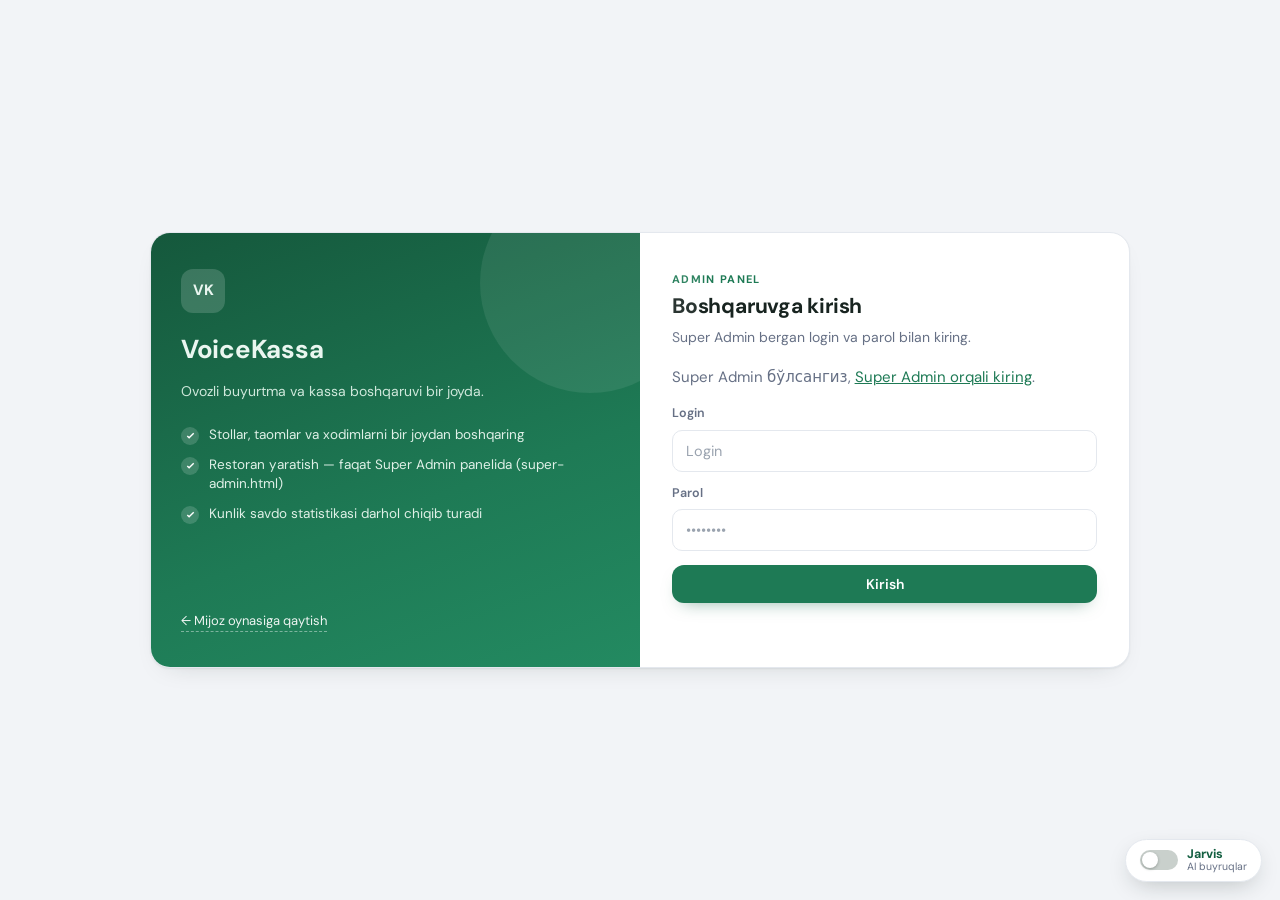
==== commit cb0a29fe: "xff" ====
--- a/frontend/admin.html
+++ b/frontend/admin.html
@@ -32,6 +32,7 @@
         <span class="step-label">Admin panel</span>
         <h2>Boshqaruvga kirish</h2>
         <p class="lead">Super Admin bergan login va parol bilan kiring.</p>
+        <p class="muted">Super Admin бўлсангиз, <a href="super-admin.html">Super Admin orqali kiring</a>.</p>
 
         <form id="owner-login-form" novalidate>
           <div class="field" style="margin-bottom:12px">
@@ -62,6 +63,8 @@
             <div class="subnav" id="restaurant-subnav">
               <button class="nav-item sub" type="button" data-owner-view="staff"><span class="icon-chip">👤</span><span>Xodimlar</span></button>
               <button class="nav-item sub" type="button" data-owner-view="tables"><span class="icon-chip">▰</span><span>Stollar</span></button>
+              <button class="nav-item sub" type="button" data-owner-view="kitchen"><span class="icon-chip">🍳</span><span>Oshxona</span></button>
+              <button class="nav-item sub" type="button" data-owner-view="reservations"><span class="icon-chip">📅</span><span>Bronlar</span></button>
               <div class="nav-group nav-group--nested" data-owner-group="meals">
                 <button class="nav-item sub" type="button" data-owner-toggle="meals"><span class="icon-chip">🍽</span><span>Ovqatlar</span><b class="chev">▸</b></button>
                 <div class="subnav">
@@ -90,6 +93,12 @@
             <p class="topbar-sub" id="owner-view-subtitle">Stollar, menyutaomlar va xodimlar boshqaruvi.</p>
           </div>
           <span class="flash" id="workspace-flash" hidden></span>
+          <label id="super-admin-picker-wrap" hidden>
+            <span class="sr-only">Restoran tanlang</span>
+            <select class="ctl" id="super-admin-restaurant-picker" aria-label="Restoran tanlang">
+              <option value="">Restoran tanlang</option>
+            </select>
+          </label>
           <button class="btn btn-ghost btn-sm" id="theme-toggle" type="button" title="Kun/Tun rejimlarini almashtirish">☀️</button>
         </header>
 
@@ -157,6 +166,21 @@
               </div>
               <p class="form-message" id="table-form-message"></p>
             </form>
+          </article>
+        </div>
+
+        <!-- ======================= OSHXONA (ochiq buyurtmalar) ======================= -->
+        <div class="cards-grid panels" data-owner-panel="kitchen" hidden>
+          <article class="card card--wide">
+            <div class="card-head">
+              <div><span class="step-label">OSHXONA</span><h3>Ochiq buyurtmalar</h3><p class="sub">Mijozdan kelgan buyurtmalar shu yerda — tarkibi bilan. 10 soniyada bir yangilanadi.</p></div>
+              <div style="display:flex;gap:8px;align-items:center">
+                <span class="count-badge" id="kitchen-count" title="Ochiq buyurtmalar soni">0</span>
+                <button class="btn btn-ghost btn-sm" id="kitchen-refresh" type="button">↻ Yangilash</button>
+              </div>
+            </div>
+            <p class="empty" id="kitchen-empty">Hozircha ochiq buyurtma yo‘q.</p>
+            <div class="items" id="kitchen-orders"></div>
           </article>
         </div>
 
@@ -398,6 +422,40 @@
           </article>
         </div>
 
+        <!-- ======================= BRONLAR ======================= -->
+        <section class="cards-grid" data-owner-panel="reservations" hidden>
+          <article class="card card--wide">
+            <div class="card-head"><div>
+              <span class="step-label">BRONLAR</span><h3>Stol bronlarini boshqaring</h3>
+              <p class="sub">Admin sifatida stolni bron qiling: sana, mehmonlar soni, mijoz ismi va telefoni majburiy. Bo'sh stollar ro'yxatidan tanlanadi.</p>
+            </div></div>
+            <div class="table-wrap">
+              <form id="reservation-form" novalidate>
+                <div class="field-row" style="display:flex;gap:10px;flex-wrap:wrap;margin-bottom:12px">
+                  <div class="field" style="min-width:150px"><label>Bron sanasi (yyyy-MM-dd)</label><input class="ctl" id="res-date" type="date" required /></div>
+                  <div class="field" style="min-width:130px"><label>Mehmonlar soni</label><input class="ctl" id="res-guests" type="number" min="1" value="1" required /></div>
+                  <div class="field" style="min-width:200px"><label>Mijoz ismi (majburiy)</label><input class="ctl" id="res-name" placeholder="Ism Familya" required /></div>
+                  <div class="field" style="min-width:200px"><label>Telefon raqami (majburiy)</label><input class="ctl" id="res-phone" placeholder="+998 90 123 45 67" required /></div>
+                </div>
+                <div class="field-row" style="display:flex;gap:10px;flex-wrap:wrap;margin-bottom:12px">
+                  <div class="field" style="min-width:200px"><label>Boshlanish vaqti (ixtiyoriy)</label><input class="ctl" id="res-start" type="time" /></div>
+                  <div class="field" style="min-width:200px"><label>Tugash vaqti (ixtiyoriy)</label><input class="ctl" id="res-end" type="time" /></div>
+                </div>
+                <div class="field" style="margin-bottom:10px"><label>Mavjud bo'sh stollar</label><div id="available-tables" class="chip-group"></div></div>
+                <p class="form-message" id="reservation-message"></p>
+                <button class="btn btn-primary btn-block" type="submit" id="reservation-submit">Bronni yaratish →</button>
+              </form>
+              <div style="margin-top:16px">
+                <h4 style="margin:0 0 8px">Sana bo'yicha bronlar</h4>
+                <table class="data-table">
+                  <thead><tr><th>Sana</th><th>Stol</th><th>Mijoz</th><th>Tel</th><th>Mehmonlar</th><th>Kod</th><th>Holati</th></tr></thead>
+                  <tbody id="reservation-list"></tbody>
+                </table>
+              </div>
+            </div>
+          </article>
+        </section>
+
         <!-- ======================= AI YORDAMCHI (ovozli) ======================= -->
         <section class="cards-grid" data-owner-panel="ai" hidden>
           <article class="card card--wide">
@@ -436,4 +494,3 @@
 <script src="admin.js"></script>
 </body>
 </html>
-
--- a/frontend/admin.css
+++ b/frontend/admin.css
@@ -6,6 +6,15 @@
    ishlashda davom etadi — bu fayl faqat admin panellarga tegishli.
    ============================================================ */
 @import url('https://fonts.googleapis.com/css2?family=DM+Sans:wght@400;500;600;700&display=swap');
+
+body.super-admin-readonly .content form,
+body.super-admin-readonly .content button:not(#theme-toggle){
+  display:none!important;
+}
+body.super-admin-readonly .content input,
+body.super-admin-readonly .content textarea{
+  pointer-events:none;
+}
 
 :root{
   --bg:#f2f4f7; --panel:#fff; --line:#e4e8ee; --ink:#182420; --muted:#667085;
@@ -33,6 +42,8 @@
 .btn{display:inline-flex;align-items:center;justify-content:center;gap:8px;border:1px solid transparent;border-radius:12px;padding:11px 18px;font-size:14px;font-weight:600;cursor:pointer;transition:.18s ease;line-height:1}
 .btn-primary{background:var(--green);color:#fff;box-shadow:0 8px 18px -10px rgba(19,95,65,.55)}
 .btn-primary:hover{background:var(--green-dark);transform:translateY(-1px)}
+.btn-danger{background:var(--red-soft);border-color:#f0c4bf;color:var(--red)}
+.btn-danger:hover{background:var(--red);border-color:var(--red);color:#fff}
 .btn-ghost{background:#fff;border-color:var(--line);color:var(--ink)}
 .btn-ghost:hover{border-color:var(--green);color:var(--green)}
 .btn-sm{padding:7px 12px;font-size:13px;border-radius:10px}
@@ -59,6 +70,26 @@
 .pill--warn{background:var(--amber-soft);color:var(--amber)}
 .pill--off{background:#eef0f3;color:var(--muted)}
 .pill--bad{background:var(--red-soft);color:var(--red)}
+/* ---------- Oshxona buyurtmasi: tarkibi jadvali va qabul qilish tugmasi ---------- */
+.kitchen-order .item-body { gap: 4px; }
+.kitchen-order .order-items-table { margin: 6px 0; }
+.kitchen-order .item-end { align-self: center; flex-wrap: wrap; gap: 8px; justify-content: flex-end; }
+.kitchen-order .cell-act { width: 44px; text-align: right; }
+.kitchen-order .muted { color: var(--muted); }
+/* 3 ustunli buyurtma jadvali (menyu + oshxona bir xil ko'rinish) */
+.order-items-table { width: 100%; border-collapse: collapse; font-size: 13px; background: var(--panel); color: var(--ink); border: 1px solid var(--line); border-radius: var(--radius-sm); overflow: hidden; }
+.order-items-table th, .order-items-table td { padding: 8px 11px; text-align: left; border-bottom: 1px solid var(--line); }
+.order-items-table thead th { background: var(--green-soft); color: var(--green-dark); font-size: 11px; letter-spacing: .5px; text-transform: uppercase; }
+.order-items-table .cell-qty { white-space: nowrap; font-variant-numeric: tabular-nums; }
+.order-items-table .cell-qty .qty-value { display: inline-block; min-width: 22px; text-align: center; font-weight: 600; }
+.order-items-table .cell-sum { text-align: right; white-space: nowrap; font-variant-numeric: tabular-nums; }
+.order-items-table tbody tr:last-child td { border-bottom: 0; }
+.order-items-table tfoot td { font-weight: 700; border-top: 2px solid var(--line); border-bottom: 0; }
+.order-items-table tfoot td:last-child { text-align: right; }
+.qty-btn { width: 24px; height: 24px; border: 1px solid var(--line); border-radius: 50%; background: #fff; color: var(--green); font-size: 15px; line-height: 1; cursor: pointer; }
+.qty-btn:hover { border-color: var(--green); }
+.receipt .order-items-table { margin: 10px 0 0; }
+.receipt-note { margin: 8px 0 0; font-size: 13px; color: var(--green); font-weight: 600; }
 /* ---------- Kirish (auth) ekrani ---------- */
 .auth-wrap{min-height:100vh;display:flex;align-items:center;justify-content:center;padding:32px 18px}
 .auth-card{width:min(980px,100%);display:grid;grid-template-columns:1fr 1fr;background:var(--panel);border-radius:20px;overflow:hidden;border:1px solid var(--line);box-shadow:var(--shadow)}
@@ -359,4 +390,10 @@
 html[data-theme='dark'] .ai-msg__stats{background:#222a33;color:#9aa5b1}
 html[data-theme='dark'] .ai-composer .ctl{background:#1d232b}
 html[data-theme='dark'] .ai-table th{background:#222a33;color:#9aa5b1}
-
+/* Oshxona buyurtma jadvali (order-items-table) tun rejimda: oq fon qolib ketmasligi uchun */
+html[data-theme='dark'] .order-items-table{background:#1d232b;border-color:#2c333d;color:var(--ink)}
+html[data-theme='dark'] .order-items-table thead th{background:#222a33;color:#9aa5b1}
+html[data-theme='dark'] .order-items-table th,
+html[data-theme='dark'] .order-items-table td{border-bottom-color:#2c333d;color:var(--ink)}
+html[data-theme='dark'] .order-items-table tfoot td{border-top-color:#2c333d;color:var(--ink)}
+html[data-theme='dark'] .kitchen-order .item-body strong{color:var(--ink)}
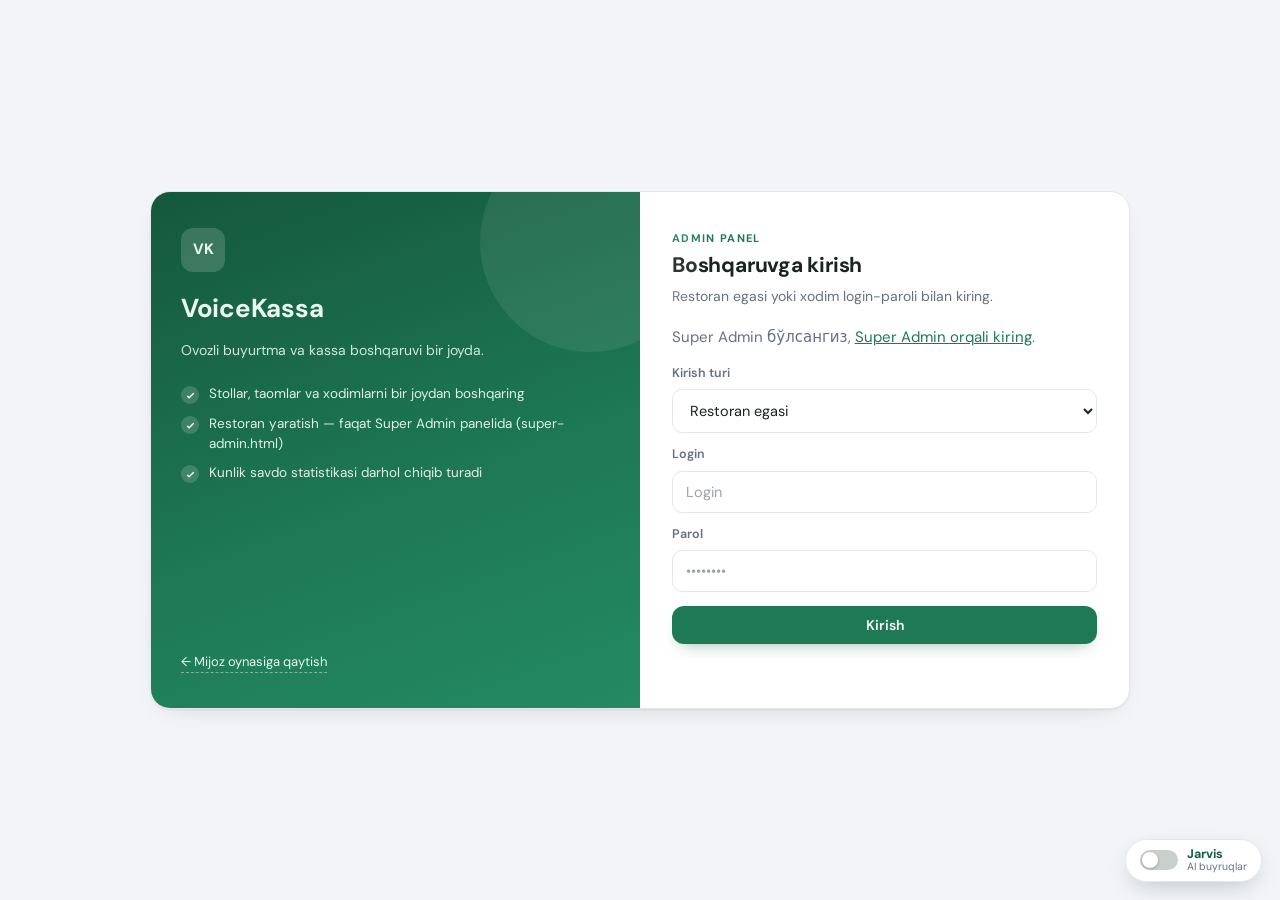
==== commit 390fa2e9: "xfff" ====
--- a/frontend/admin.html
+++ b/frontend/admin.html
@@ -31,10 +31,17 @@
       <div class="auth-main">
         <span class="step-label">Admin panel</span>
         <h2>Boshqaruvga kirish</h2>
-        <p class="lead">Super Admin bergan login va parol bilan kiring.</p>
+        <p class="lead">Restoran egasi yoki xodim login-paroli bilan kiring.</p>
         <p class="muted">Super Admin бўлсангиз, <a href="super-admin.html">Super Admin orqali kiring</a>.</p>
 
         <form id="owner-login-form" novalidate>
+          <div class="field" style="margin-bottom:12px">
+            <label for="login-kind">Kirish turi</label>
+            <select class="ctl" id="login-kind">
+              <option value="owner">Restoran egasi</option>
+              <option value="staff">Xodim</option>
+            </select>
+          </div>
           <div class="field" style="margin-bottom:12px">
             <label for="login-value">Login</label>
             <input class="ctl" id="login-value" autocomplete="username" placeholder="Login" required />
@@ -102,13 +109,13 @@
           <button class="btn btn-ghost btn-sm" id="theme-toggle" type="button" title="Kun/Tun rejimlarini almashtirish">☀️</button>
         </header>
 
-        <section class="stats-row" data-owner-panel="tables meals meals-food meals-drink meals-fruit meals-dessert table-detail">
+        <section class="stats-row" data-owner-panel="tables kitchen meals meals-food meals-drink meals-fruit meals-dessert table-detail">
           <div class="stat stat--g"><small>Bugungi savdo</small><strong class="stat-value" id="sales-today">—</strong><span class="stat-note" id="orders-today-note">buyurtmalar: —</span></div>
           <div class="stat stat--c"><small>Stollar</small><strong class="stat-value" id="table-count">0</strong><span class="stat-note">jami stollar</span></div>
-                    <div class="stat stat--a"><small>Ovqatlar</small><strong class="stat-value" id="food-count">0</strong><span class="stat-note">menyuda</span></div>
-          <div class="stat stat--v"><small>Ichimliklar</small><strong class="stat-value" id="drink-count">0</strong><span class="stat-note">menyuda</span></div>
-          <div class="stat stat--g"><small>Mevalar</small><strong class="stat-value" id="fruit-count">0</strong><span class="stat-note">menyuda</span></div>
-          <div class="stat stat--y"><small>Shirinliklar</small><strong class="stat-value" id="dessert-count">0</strong><span class="stat-note">menyuda</span></div>
+          <div class="stat stat--a" data-manager-stat><small>Ovqatlar</small><strong class="stat-value" id="food-count">0</strong><span class="stat-note">menyuda</span></div>
+          <div class="stat stat--v" data-manager-stat><small>Ichimliklar</small><strong class="stat-value" id="drink-count">0</strong><span class="stat-note">menyuda</span></div>
+          <div class="stat stat--g" data-manager-stat><small>Mevalar</small><strong class="stat-value" id="fruit-count">0</strong><span class="stat-note">menyuda</span></div>
+          <div class="stat stat--y" data-manager-stat><small>Shirinliklar</small><strong class="stat-value" id="dessert-count">0</strong><span class="stat-note">menyuda</span></div>
         </section>
 
 
@@ -133,7 +140,8 @@
               <div><span class="step-label">STOLLAR RO‘YXATI</span><h3>Stollar</h3><p class="sub">Stolni tanlang — alohida sahifada ko‘rsatiladi.</p></div>
               <div style="display:flex;gap:8px;align-items:center">
                 <span class="count-badge" id="table-count-badge" title="Jami stollar soni">0</span>
-                <button class="btn btn-primary btn-sm" id="table-add-toggle" type="button">＋ Stol qo‘shish</button>
+                <button class="btn btn-ghost btn-sm" id="table-refresh" type="button">↻ Yangilash</button>
+                <button class="btn btn-primary btn-sm" id="table-add-toggle" type="button" data-manager-only>＋ Stol qo‘shish</button>
               </div>
             </div>
             <p class="empty" id="tables-empty">Hali stol qo‘shilmagan.</p>
@@ -201,7 +209,8 @@
                 <select class="ctl ctl--sm" id="table-status-select" style="min-width:150px">
                   <option value="0">Bo‘sh</option>
                   <option value="1">Band</option>
-                  <option value="2">Tozalanmoqda</option>
+                  <option value="2">Bron qilingan</option>
+                  <option value="3">Tozalash kerak</option>
                 </select>
                 <button class="btn btn-primary btn-sm" id="table-status-save" type="button">Saqlash</button>
               </div>
@@ -339,7 +348,7 @@
 
             <div class="table-wrap" style="margin-top:6px">
               <table class="data-table">
-                <thead><tr><th>Xodim</th><th>Telefon</th><th>Lavozim</th><th>Yosh</th><th>Oylik</th><th>Staj</th><th>Holati</th><th></th></tr></thead>
+                <thead><tr><th>Xodim</th><th>Login</th><th>Telefon</th><th>Lavozim</th><th>Yosh</th><th>Oylik</th><th>Staj</th><th>Holati</th><th></th></tr></thead>
                 <tbody id="staff-list">
                   <tr><td colspan="8" style="text-align:center;color:var(--muted)">Yuklanmoqda...</td></tr>
                 </tbody>
@@ -366,6 +375,8 @@
                 <div class="field"><label for="staff-role">Lavozim</label>
                   <select class="ctl" id="staff-role"><option value="1">Menejer</option><option value="2">Kassir</option><option value="3">Ofitsiant</option><option value="4">Oshpaz</option></select>
                 </div>
+                <div class="field"><label for="staff-login">Xodim logini</label><input class="ctl" id="staff-login" autocomplete="off" minlength="3" maxlength="100" required /></div>
+                <div class="field"><label for="staff-password">Boshlang‘ich parol</label><input class="ctl" id="staff-password" type="password" autocomplete="new-password" minlength="8" required /></div>
               </div>
               <div style="display:flex;gap:10px;margin-top:12px">
                 <button class="btn btn-primary btn-sm" type="submit">Saqlash</button>
@@ -389,11 +400,24 @@
                 <div><span class="step-label">XODIM PROFILI</span><h3 id="staff-detail-name">Xodim</h3><p class="sub" id="staff-detail-role"></p></div>
               </div>
               <div style="display:flex;gap:8px;flex-wrap:wrap">
+                <button class="btn btn-ghost btn-sm" id="staff-credentials-btn" type="button" data-manager-only>🔐 Login/parol</button>
                 <button class="btn btn-ghost btn-sm" id="staff-salary-btn" type="button">💵 Maosh o‘zgartirish</button>
                 <button class="btn btn-ghost btn-sm" id="staff-fire-btn" type="button">Ishdan bo‘shatish</button>
               </div>
             </div>
             <div class="detail-grid" id="staff-detail-grid"></div>
+
+            <form id="staff-credentials-form" hidden novalidate style="margin-top:6px">
+              <div class="form-grid">
+                <div class="field"><label for="staff-credentials-login">Xodim logini</label><input class="ctl" id="staff-credentials-login" autocomplete="off" minlength="3" maxlength="100" required /></div>
+                <div class="field"><label for="staff-credentials-password">Yangi parol</label><input class="ctl" id="staff-credentials-password" type="password" autocomplete="new-password" minlength="8" required /></div>
+              </div>
+              <div style="display:flex;gap:10px;margin-top:12px">
+                <button class="btn btn-primary btn-sm" type="submit">Login/parolni saqlash</button>
+                <button class="btn btn-ghost btn-sm" type="button" id="staff-credentials-cancel">Bekor qilish</button>
+              </div>
+              <p class="form-message" id="staff-credentials-message"></p>
+            </form>
 
             <form id="staff-salary-form" hidden novalidate style="margin-top:6px">
               <div class="form-grid">
@@ -427,7 +451,7 @@
           <article class="card card--wide">
             <div class="card-head"><div>
               <span class="step-label">BRONLAR</span><h3>Stol bronlarini boshqaring</h3>
-              <p class="sub">Admin sifatida stolni bron qiling: sana, mehmonlar soni, mijoz ismi va telefoni majburiy. Bo'sh stollar ro'yxatidan tanlanadi.</p>
+              <p class="sub">Stolni bron qiling: sana, mehmonlar soni, mijoz ismi va telefoni majburiy. Bo'sh stollar ro'yxatidan tanlanadi.</p>
             </div></div>
             <div class="table-wrap">
               <form id="reservation-form" novalidate>
@@ -491,6 +515,6 @@
   <span class="jarvis-toggle__knob" aria-hidden="true"></span>
   <span class="jarvis-toggle__label"><strong>Jarvis</strong><small>AI buyruqlar</small></span>
 </label>
-<script src="admin.js"></script>
+<script src="admin.js?v=20261114-1"></script>
 </body>
 </html>
